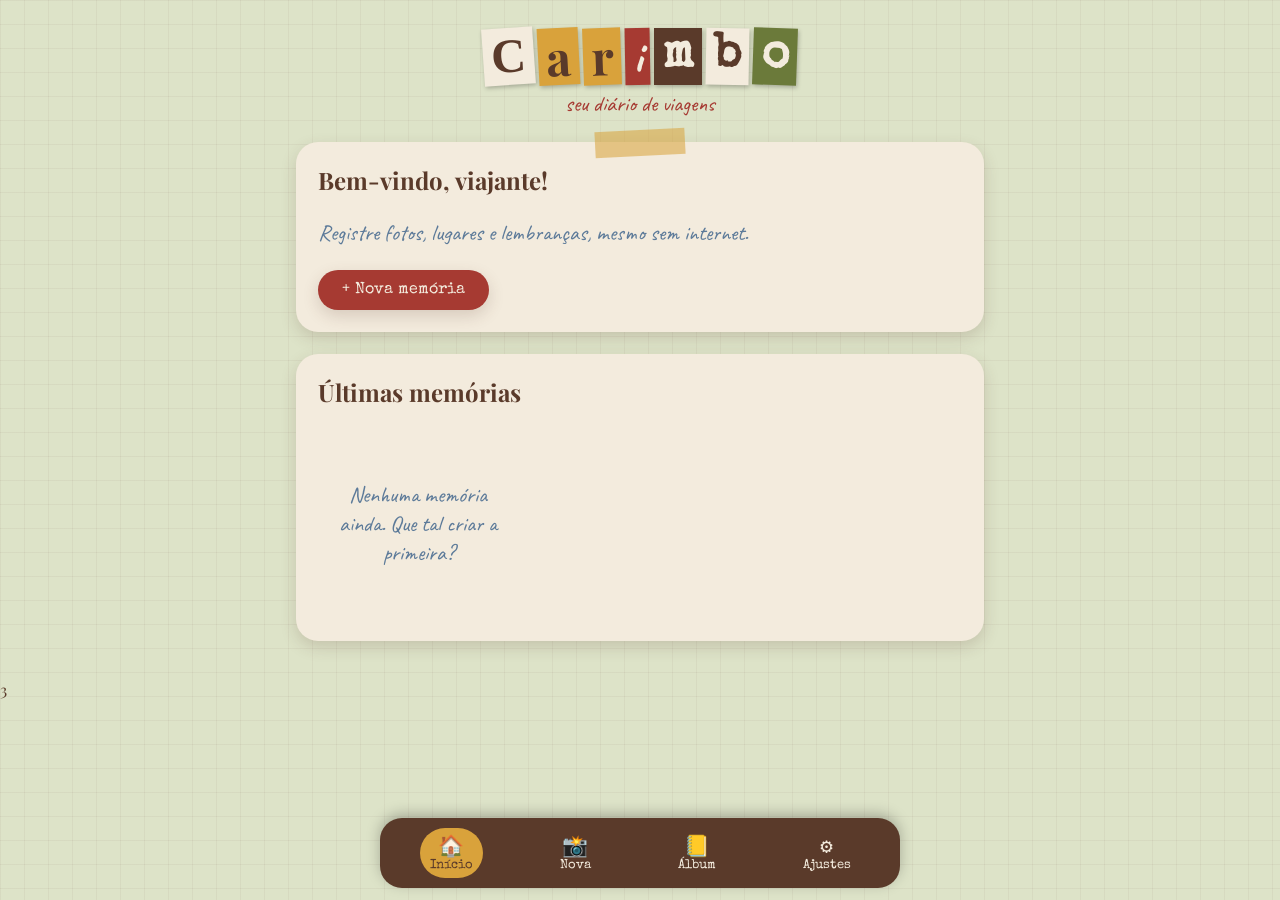
==== index.html @ 178dc68d "adiciona estrutura inicial do arquivo index.html com cabeçalho, seções e navegação" ====
<!DOCTYPE html>
<html lang="pt-BR">
<head>
  <meta charset="UTF-8">
  <meta name="viewport" content="width=device-width, initial-scale=1.0">
  <meta name="theme-color" content="#5A3A2A">
  <link rel="manifest" href="./manifest.webmanifest">
  <link rel="stylesheet" href="./css/style.css">
  <title>Carimbo | Início</title>
</head>
<body>
  <header class="topo">
    <h1 class="recorte" data-texto="Carimbo"></h1>
    <p class="sub">seu diário de viagens</p>
  </header>

  <main>
    <section class="papel fita">
      <h2>Bem-vindo, viajante!</h2>
      <p class="nota">Registre fotos, lugares e lembranças, mesmo sem internet.</p>
      <a href="nova.html" class="btn">+ Nova memória</a>
    </section>

    <section class="papel">
      <h2>Últimas memórias</h2>
      <div id="ultimas" class="grade">
        <p class="vazio nota">Nenhuma memória ainda. Que tal criar a primeira?</p>
      </div>
    </section>
  </main>

  <nav class="nav">
    <a href="index.html" class="ativo"><span class="ico">🏠</span>Início</a>
    <a href="nova.html"><span class="ico">📸</span>Nova</a>
    <a href="album.html"><span class="ico">📒</span>Álbum</a>
    <a href="config.html"><span class="ico">⚙️</span>Ajustes</a>
  </nav>

  <script src="./js/app.js"></script>
</body>
</html>3
---- css/style.css ----
@import url('https://fonts.googleapis.com/css2?family=Caveat:wght@500;700&family=Playfair+Display:wght@400;700&family=Special+Elite&display=swap');

:root {
  --creme: #F3EBDD;
  --salvia: #DDE3C8;
  --tijolo: #A63A32;
  --oliva: #6B7A3A;
  --mostarda: #D9A23B;
  --marrom: #5A3A2A;
  --azul: #5C7A99;
  --sombra: 0 6px 16px rgba(90, 58, 42, .18);
}

* { box-sizing: border-box; }

body {
  margin: 0;
  font-family: 'Playfair Display', Georgia, serif;
  color: var(--marrom);
  background: var(--salvia);
  background-image:
    linear-gradient(rgba(90,58,42,.05) 1px, transparent 1px),
    linear-gradient(90deg, rgba(90,58,42,.05) 1px, transparent 1px);
  background-size: 24px 24px;
  min-height: 100vh;
  padding-bottom: 80px; 
}


.topo {
  text-align: center;
  padding: 28px 16px 8px;
}
.topo .sub {
  font-family: 'Caveat', cursive;
  font-size: 1.4rem;
  color: var(--tijolo);
  margin: 4px 0 0;
}


.recorte { display: inline-flex; flex-wrap: wrap; justify-content: center; gap: 4px; margin: 0; }
.recorte span {
  display: inline-block;
  padding: 2px 8px;
  font-size: 2.2rem;
  line-height: 1.1;
  box-shadow: 1px 2px 4px rgba(0,0,0,.25);
}
.recorte .espaco { background: none; box-shadow: none; width: 10px; padding: 0; }


main { max-width: 720px; margin: 0 auto; padding: 16px; }

.papel {
  background: var(--creme);
  border-radius: 22px;
  padding: 22px;
  margin-bottom: 22px;
  box-shadow: var(--sombra);
  position: relative;
}
.papel h2 { margin-top: 0; font-size: 1.5rem; }


.papel.fita::before {
  content: "";
  position: absolute;
  top: -12px; left: 50%;
  width: 90px; height: 26px;
  background: rgba(217,162,59,.55);
  transform: translateX(-50%) rotate(-3deg);
}

.nota { font-family: 'Caveat', cursive; font-size: 1.4rem; color: var(--azul); }
.carimbo { font-family: 'Special Elite', monospace; font-size: .85rem; color: var(--tijolo); letter-spacing: 1px; }


.btn {
  display: inline-block;
  border: 0;
  border-radius: 999px;
  padding: 12px 24px;
  background: var(--tijolo);
  color: var(--creme);
  font-family: 'Special Elite', monospace;
  font-size: 1rem;
  cursor: pointer;
  text-decoration: none;
  box-shadow: var(--sombra);
}
.btn:active { transform: scale(.97); }
.btn.sec { background: var(--oliva); }
.btn.claro { background: var(--mostarda); color: var(--marrom); }


form { display: flex; flex-direction: column; gap: 14px; }
label { font-family: 'Special Elite', monospace; font-size: .9rem; }
input, textarea {
  width: 100%;
  padding: 12px 14px;
  border: 2px dashed var(--marrom);
  border-radius: 14px;
  background: #fffaf0;
  font-family: 'Caveat', cursive;
  font-size: 1.3rem;
  color: var(--marrom);
}
textarea { min-height: 110px; resize: vertical; }


.grade {
  display: grid;
  grid-template-columns: repeat(auto-fill, minmax(190px, 1fr));
  gap: 22px;
}
.polaroid {
  background: #fff;
  padding: 10px 10px 16px;
  border-radius: 6px;
  box-shadow: var(--sombra);
  text-decoration: none;
  color: var(--marrom);
  transition: transform .2s;
}
.polaroid:nth-child(odd)  { transform: rotate(-2deg); }
.polaroid:nth-child(even) { transform: rotate(2deg); }
.polaroid:hover { transform: rotate(0) scale(1.03); }
.polaroid img {
  width: 100%; aspect-ratio: 1; object-fit: cover; display: block;
  background: var(--salvia);
}
.polaroid .legenda { font-family: 'Caveat', cursive; font-size: 1.3rem; margin-top: 8px; }

.vazio { text-align: center; padding: 30px 10px; }


.nav {
  position: fixed; bottom: 0; left: 0; right: 0;
  display: flex; justify-content: space-around;
  background: var(--marrom);
  padding: 10px 6px;
  border-radius: 22px 22px 0 0;
  box-shadow: 0 -4px 14px rgba(0,0,0,.25);
}
.nav a {
  color: var(--creme);
  text-decoration: none;
  font-family: 'Special Elite', monospace;
  font-size: .8rem;
  text-align: center;
  padding: 6px 10px;
  border-radius: 999px;
}
.nav a .ico { display: block; font-size: 1.3rem; }
.nav a.ativo { background: var(--mostarda); color: var(--marrom); }


@media (min-width: 700px) {
  .recorte span { font-size: 3rem; }
  .nav { max-width: 520px; margin: 0 auto; border-radius: 22px; bottom: 12px; }
}
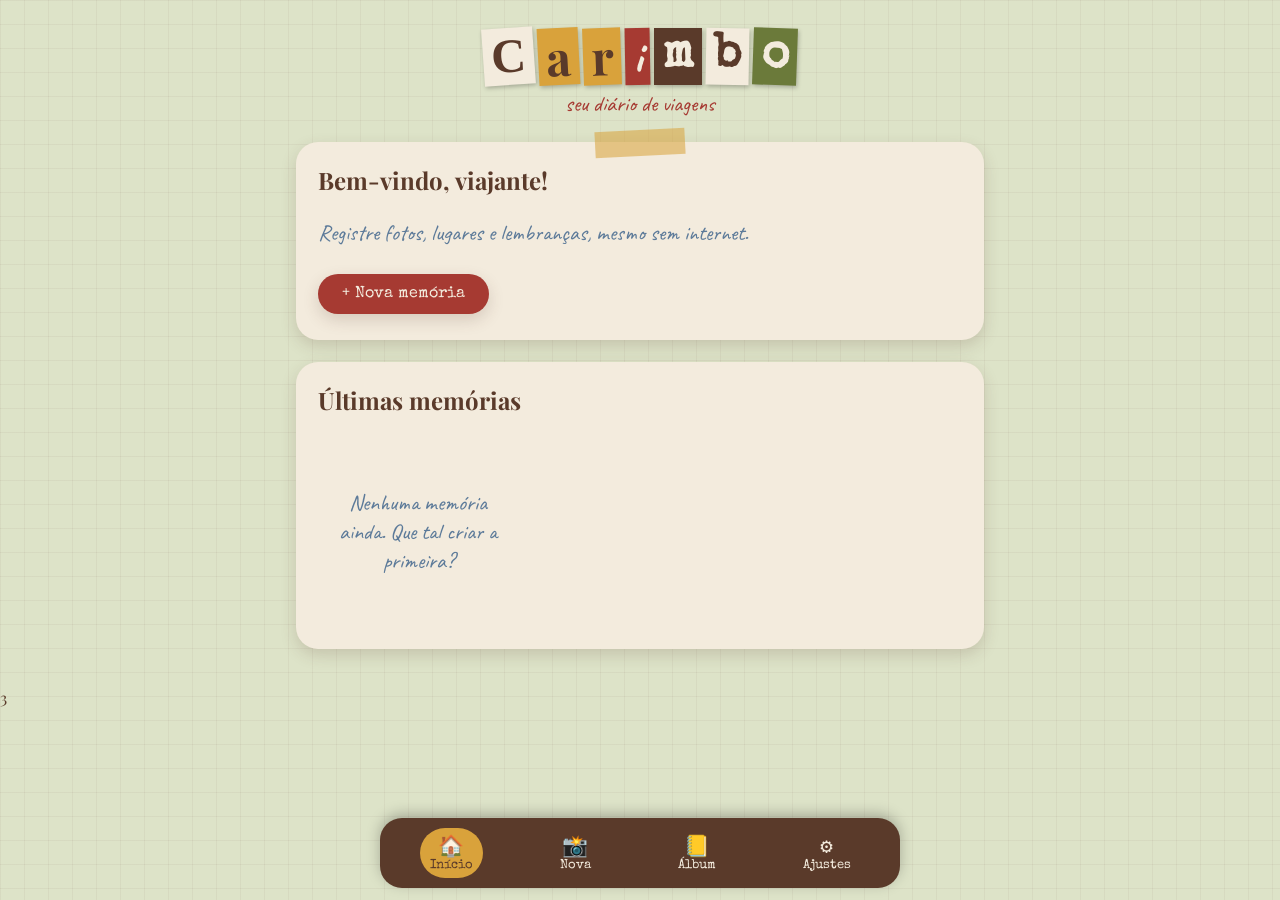
==== commit ef17a99c: "reordena a inclusão de scripts no arquivo index.html" ====
--- a/index.html
+++ b/index.html
@@ -36,6 +36,8 @@
     <a href="config.html"><span class="ico">⚙️</span>Ajustes</a>
   </nav>
 
-  <script src="./js/app.js"></script>
+  <script src="./js/db.js"></script>
+<script src="./js/memorias.js"></script>
+<script src="./js/app.js"></script>
 </body>
 </html>3
--- a/css/style.css
+++ b/css/style.css
@@ -159,4 +159,22 @@
 @media (min-width: 700px) {
   .recorte span { font-size: 3rem; }
   .nav { max-width: 520px; margin: 0 auto; border-radius: 22px; bottom: 12px; }
-}+}
+
+.polaroid .sem-foto {
+  width: 100%; aspect-ratio: 1;
+  display: grid; place-items: center;
+  font-size: 3rem;
+  background: var(--salvia);
+}
+.polaroid .carimbo { margin-top: 2px; }
+
+.foto-detalhe {
+  width: 100%;
+  border: 10px solid #fff;
+  border-radius: 6px;
+  box-shadow: var(--sombra);
+  transform: rotate(-1.5deg);
+  margin-bottom: 14px;
+}
+.btn { margin: 4px 4px 4px 0; }
